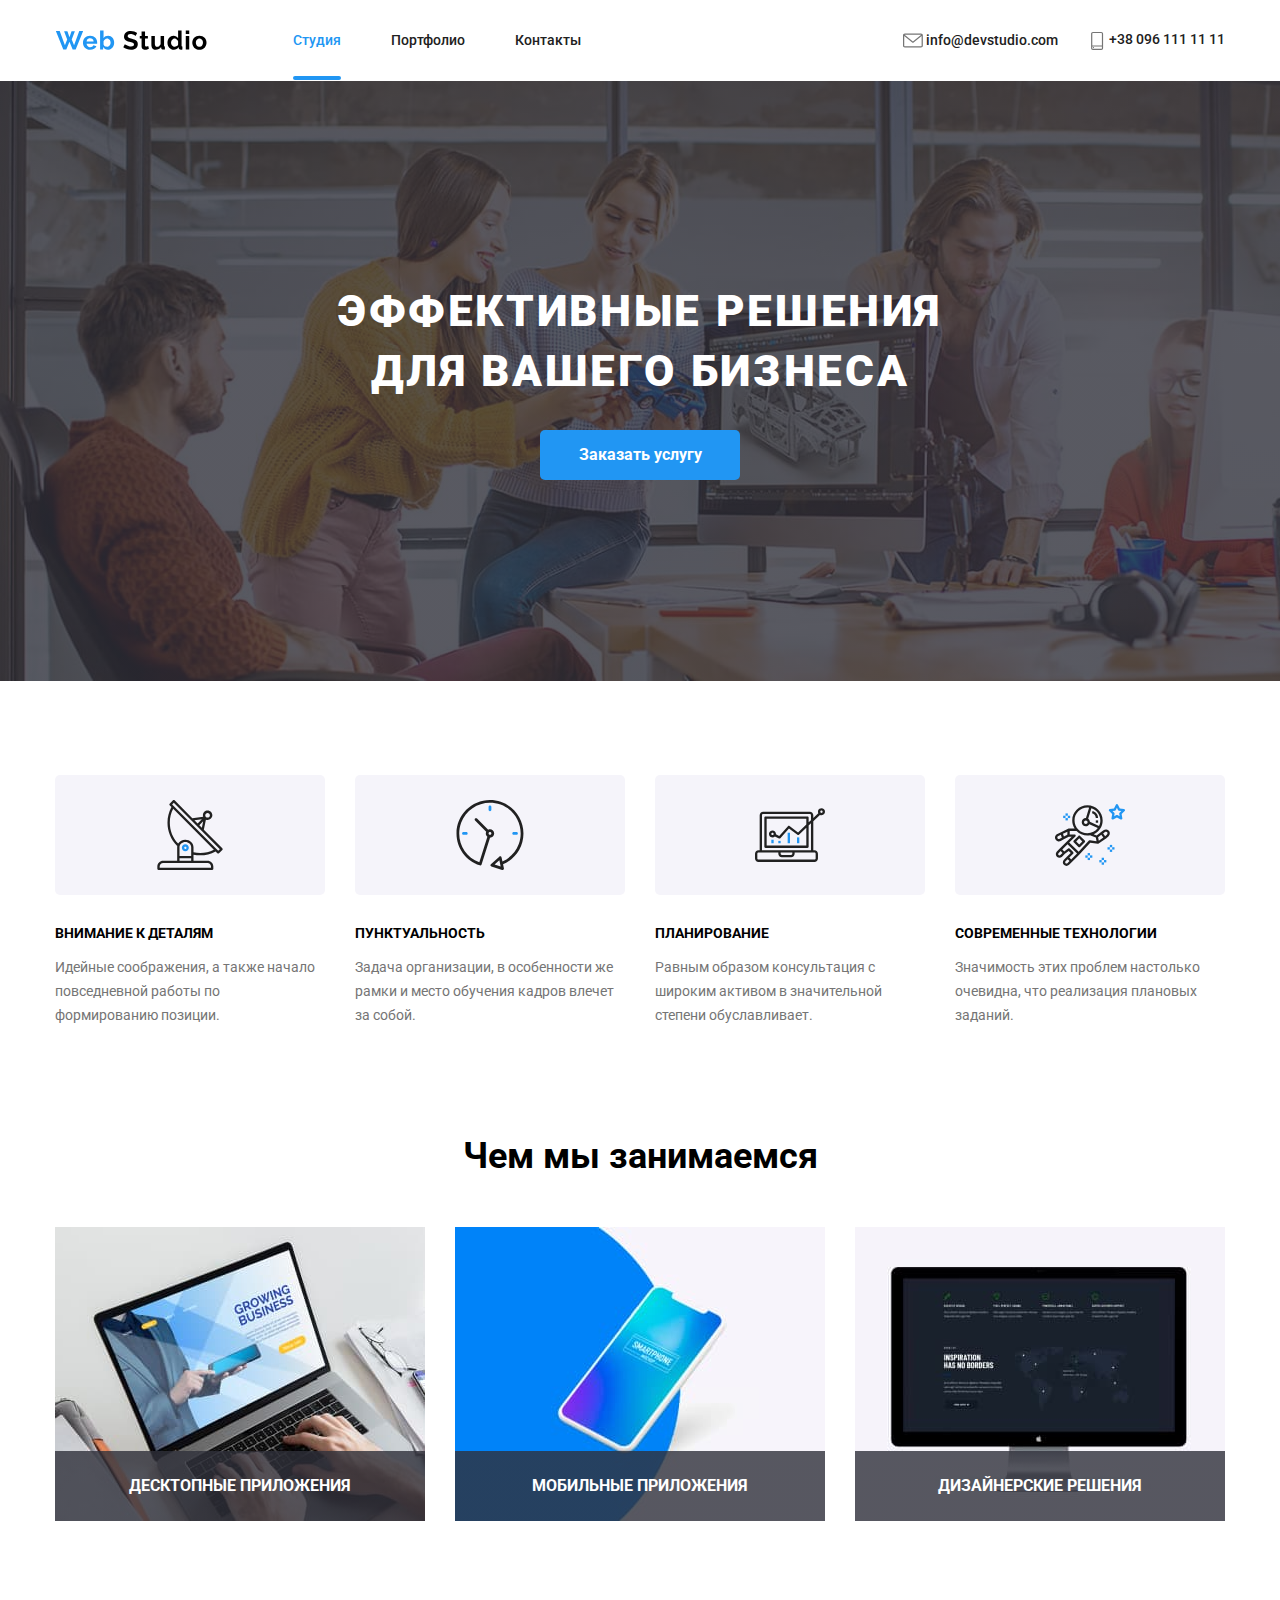
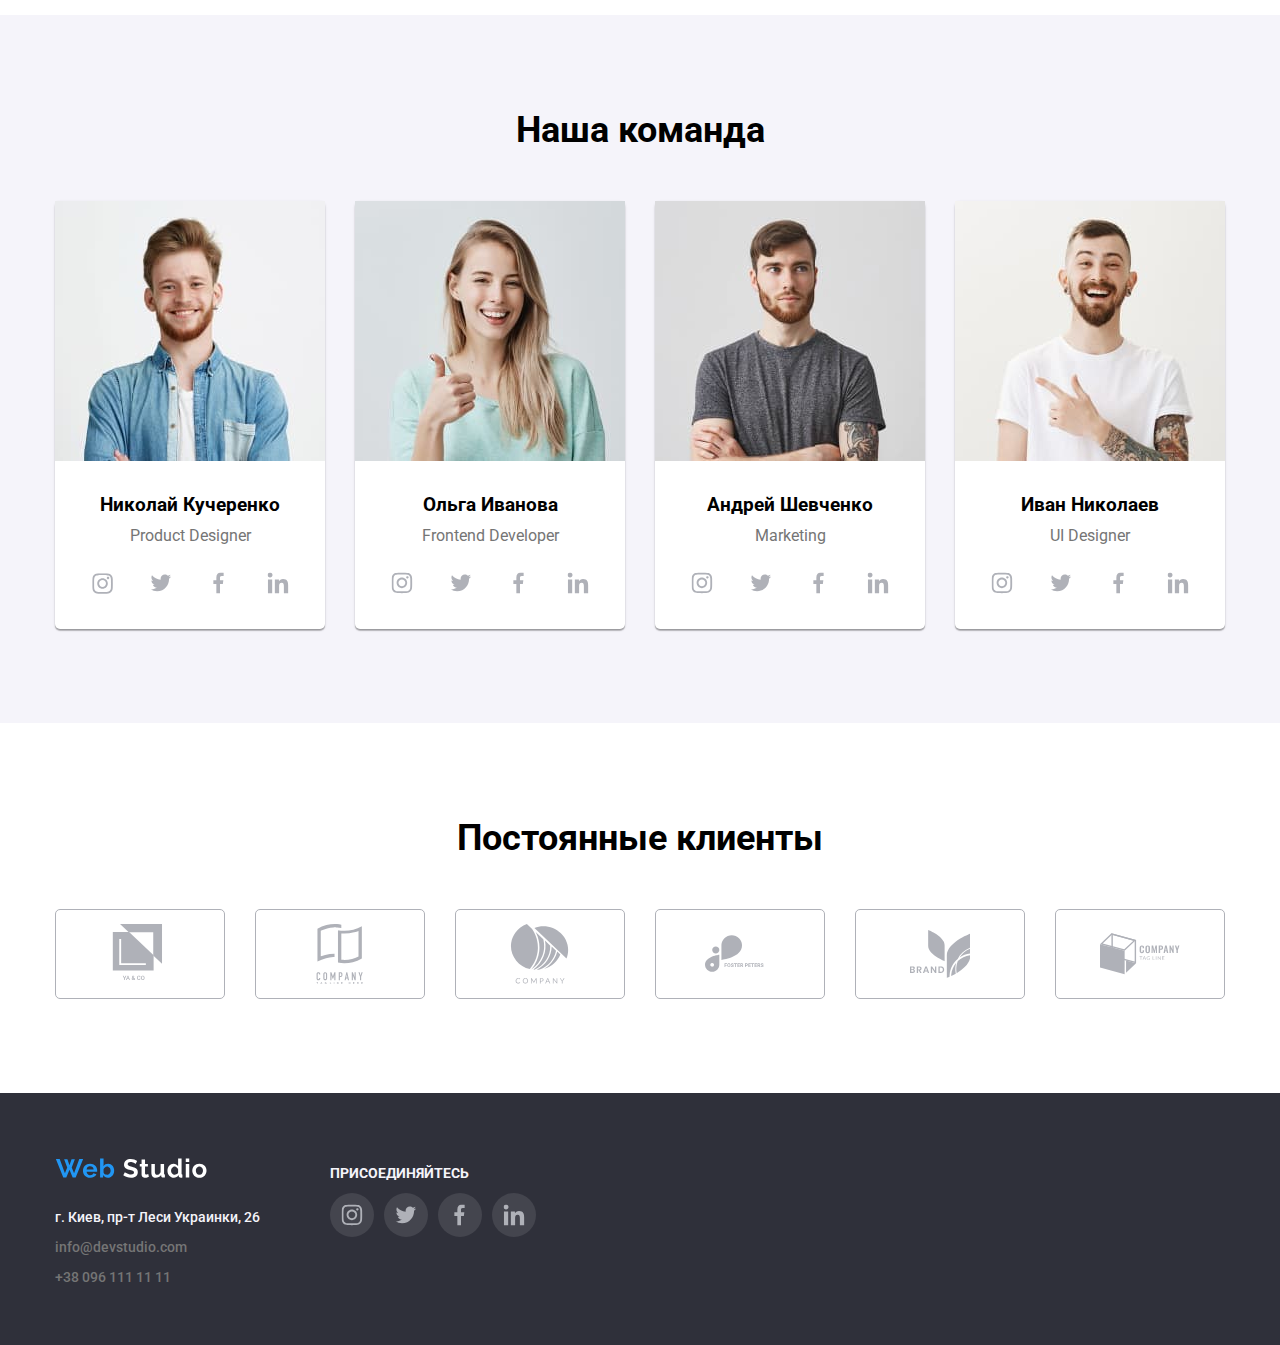
==== index.html @ 3727a521 "Start" ====
<!DOCTYPE html>
<html lang="en">
  <head>
    <meta charset="UTF-8" />
    <meta name="viewport" content="width=device-width, initial-scale=1.0" />
    <link
      href="https://fonts.googleapis.com/css2?family=Roboto:wght@400;500;700;900&display=swap"
      rel="stylesheet"
    />
    <title>Студия</title>
    <link
      rel="stylesheet"
      href="https://cdnjs.cloudflare.com/ajax/libs/modern-normalize/0.7.0/modern-normalize.min.css"
    />
    <link rel="stylesheet" href="./styles.css" />
  </head>
  <body>
    <header>
      <nav class="container">
        <a href="./index.html">
          <svg class="svgnav-item" width="153" height="31">
            <use href="./images/symbol-defs.svg#icon-WebStudio"></use>
          </svg>
        </a>

        <ul class="nav-maincontainer">
          <li>
            <a class="nav-mainitem selected" href="./index.html">Студия</a>
          </li>
          <li><a class="nav-mainitem" href="./portfolio.html">Портфолио</a></li>
          <li><a class="nav-mainitem" href="">Контакты</a></li>
        </ul>
        <address>
          <ul class="nav-adresscontainer">
            <li>
              <a href="mailto:info@devstudio.com" class="nav-adressitem">
                <svg class="svgnav-item" width="20" height="20">
                  <use href="./images/symbol-defs.svg#icon-envelope"></use>
                </svg>
                info@devstudio.com
              </a>
            </li>
            <li>
              <a href="tel:+380961111111" class="nav-adressitem">
                <svg class="svgnav-item" width="18" height="18">
                  <use href="./images/symbol-defs.svg#icon-smartphone"></use>
                </svg>
                +38 096 111 11 11
              </a>
            </li>
          </ul>
        </address>
      </nav>
    </header>
    <main>
      <!-- Эффективные решения для вашего бизнеса -->
      <section class="sec-hero">
        <div class="headerbkgr">
          <h1>
            Эффективные решения <br />
            для вашего бизнеса
          </h1>
          <button class="main-button">Заказать услугу</button>
        </div>
      </section>
      <!-- Наши сильные стороны -->
      <section class="sec-ourside">
        <div class="container">
          <h2>Наши сильные стороны</h2>
          <ul class="sec-oursidelist">
            <li>
              <div class="oursidebgicon">
                <svg class="icon-antenna" width="70" height="70">
                  <use href="./images/symbol-defs.svg#icon-antenna"></use>
                </svg>
              </div>
              <h3>Внимание к деталям</h3>
              <p>
                Идейные соображения, а также начало повседневной работы по
                формированию позиции.
              </p>
            </li>
            <li>
              <div class="oursidebgicon">
                <svg class="icon-clock" width="70" height="70">
                  <use href="./images/symbol-defs.svg#icon-clock"></use>
                </svg>
              </div>
              <h3>Пунктуальность</h3>
              <p>
                Задача организации, в особенности же рамки и место обучения
                кадров влечет за собой.
              </p>
            </li>
            <li>
              <div class="oursidebgicon">
                <svg class="icon-diagram" width="70" height="70">
                  <use href="./images/symbol-defs.svg#icon-diagram"></use>
                </svg>
              </div>
              <h3>Планирование</h3>
              <p>
                Равным образом консультация с широким активом в значительной
                степени обуславливает.
              </p>
            </li>
            <li>
              <div class="oursidebgicon">
                <svg class="icon-astronaut" width="70" height="70">
                  <use href="./images/symbol-defs.svg#icon-astronaut"></use>
                </svg>
              </div>
              <h3>Современные технологии</h3>
              <p>
                Значимость этих проблем настолько очевидна, что реализация
                плановых заданий.
              </p>
            </li>
          </ul>
        </div>
      </section>
      <!-- Чем мы занимаемся -->
      <section class="sec-ourwork">
        <div class="container">
          <h2>
            Чем мы занимаемся
          </h2>
          <ul class="sec-ourworklist">
            <li>
              <div>
                <h3>Десктопные приложения</h3>
              </div>
            </li>
            <li>
              <div>
                <h3>Мобильные приложения</h3>
              </div>
            </li>
            <li>
              <div>
                <h3>Дизайнерские решения</h3>
              </div>
            </li>
          </ul>
        </div>
      </section>
      <!-- Наша команда -->
      <section class="sec-ourteam">
        <div class="container">
          <h2>Наша команда</h2>
          <ul class="sec-ourteamlist">
            <li>
              <img src="./images/imgOptim1.jpg" width="270" alt="" />
              <h3>Николай Кучеренко</h3>
              <p>Product Designer</p>
              <ul class="buttonlink">
                <li>
                  <a href="" aria-label="Instagram">
                    <!-- viewBox=" a a b b"  квадратный объект
                         c - процент уменьшения от реального размера (0-1)
                         a - смещение
                         d - реальный размер svg
                         e - реальный размер окна
                               b=e/c    
                               a=(b-d)/2  -->

                    <svg width="45" height="45" viewBox="-19 -19 70 70">
                      <use href="./images/symbol-defs.svg#icon-instagram"></use>
                    </svg>
                  </a>
                </li>
                <li>
                  <a href="" aria-label="Twitter">
                    <svg width="45" height="45" viewBox="-18 -18 70 70">
                      <use href="./images/symbol-defs.svg#icon-Twitter"></use>
                    </svg>
                  </a>
                </li>
                <li>
                  <a href="" aria-label="Facebook">
                    <svg width="45" height="45" viewBox="-18 -18 70 70">
                      <use href="./images/symbol-defs.svg#icon-Facebook"></use>
                    </svg>
                  </a>
                </li>
                <li>
                  <a href="" aria-label="Linkedin">
                    <svg width="45" height="45" viewBox="-18 -18 70 70">
                      <use href="./images/symbol-defs.svg#icon-linkedin"></use>
                    </svg>
                  </a>
                </li>
              </ul>
            </li>
            <li>
              <img src="./images/imgOptim2.jpg" width="270" alt="" />
              <h3>Ольга Иванова</h3>
              <p>Frontend Developer</p>
              <ul class="buttonlink">
                <li>
                  <a href="" aria-label="Instagram">
                    <svg width="45" height="45" viewBox="-18 -18 70 70">
                      <use href="./images/symbol-defs.svg#icon-instagram"></use>
                    </svg>
                  </a>
                </li>
                <li>
                  <a href="" aria-label="Twitter">
                    <svg width="45" height="45" viewBox="-18 -18 70 70">
                      <use href="./images/symbol-defs.svg#icon-Twitter"></use>
                    </svg>
                  </a>
                </li>
                <li>
                  <a href="" aria-label="Facebook">
                    <svg width="45" height="45" viewBox="-18 -18 70 70">
                      <use href="./images/symbol-defs.svg#icon-Facebook"></use>
                    </svg>
                  </a>
                </li>
                <li>
                  <a href="" aria-label="Linkedin">
                    <svg width="45" height="45" viewBox="-18 -18 70 70">
                      <use href="./images/symbol-defs.svg#icon-linkedin"></use>
                    </svg>
                  </a>
                </li>
              </ul>
            </li>
            <li>
              <img src="./images/imgOptim3.jpg" width="270" alt="" />
              <h3>Андрей Шевченко</h3>
              <p>Marketing</p>
              <ul class="buttonlink">
                <li>
                  <a href="" aria-label="Instagram">
                    <svg width="45" height="45" viewBox="-18 -18 70 70">
                      <use href="./images/symbol-defs.svg#icon-instagram"></use>
                    </svg>
                  </a>
                </li>
                <li>
                  <a href="" aria-label="Twitter">
                    <svg width="45" height="45" viewBox="-18 -18 70 70">
                      <use href="./images/symbol-defs.svg#icon-Twitter"></use>
                    </svg>
                  </a>
                </li>
                <li>
                  <a href="" aria-label="Facebook">
                    <svg width="45" height="45" viewBox="-18 -18 70 70">
                      <use href="./images/symbol-defs.svg#icon-Facebook"></use>
                    </svg>
                  </a>
                </li>
                <li>
                  <a href="" aria-label="Linkedin">
                    <svg width="45" height="45" viewBox="-18 -18 70 70">
                      <use href="./images/symbol-defs.svg#icon-linkedin"></use>
                    </svg>
                  </a>
                </li>
              </ul>
            </li>
            <li>
              <img src="./images/imgOptim4.jpg" width="270" alt="" />
              <h3>Иван Николаев</h3>
              <p>UI Designer</p>
              <ul class="buttonlink">
                <li>
                  <a href="" aria-label="Instagram">
                    <svg width="45" height="45" viewBox="-18 -18 70 70">
                      <use href="./images/symbol-defs.svg#icon-instagram"></use>
                    </svg>
                  </a>
                </li>
                <li>
                  <a href="" aria-label="Twitter">
                    <svg width="45" height="45" viewBox="-18 -18 70 70">
                      <use href="./images/symbol-defs.svg#icon-Twitter"></use>
                    </svg>
                  </a>
                </li>
                <li>
                  <a href="" aria-label="Facebook">
                    <svg width="45" height="45" viewBox="-18 -18 70 70">
                      <use href="./images/symbol-defs.svg#icon-Facebook"></use>
                    </svg>
                  </a>
                </li>
                <li>
                  <a href="" aria-label="Linkedin">
                    <svg width="45" height="45" viewBox="-18 -18 70 70">
                      <use href="./images/symbol-defs.svg#icon-linkedin"></use>
                    </svg>
                  </a>
                </li>
              </ul>
            </li>
          </ul>
        </div>
      </section>
      <!-- Постоянные клиенты  -->
      <section class="sec-ourclients">
        <div class="container">
          <h2>Постоянные клиенты</h2>
          <ul class="sec-ourclientslist">
            <li>
              <a href="" class="ourclientsicons">
                <svg class="icon-logo1" width="60" height="60">
                  <use href="./images/symbol-defs.svg#icon-logo1"></use>
                </svg>
              </a>
            </li>
            <li>
              <a href="" class="ourclientsicons">
                <svg class="icon-logo2" width="60" height="60">
                  <use href="./images/symbol-defs.svg#icon-logo2"></use>
                </svg>
              </a>
            </li>
            <li>
              <a href="" class="ourclientsicons">
                <svg class="icon-logo3" width="60" height="60">
                  <use href="./images/symbol-defs.svg#icon-logo3"></use>
                </svg>
              </a>
            </li>
            <li>
              <a href="" class="ourclientsicons">
                <svg class="icon-logo4" width="70" height="70">
                  <use href="./images/symbol-defs.svg#icon-logo4"></use>
                </svg>
              </a>
            </li>
            <li>
              <a href="" class="ourclientsicons">
                <svg class="icon-logo5" width="60" height="60">
                  <use href="./images/symbol-defs.svg#icon-logo5"></use>
                </svg>
              </a>
            </li>
            <li>
              <a href="" class="ourclientsicons">
                <svg class="icon-logo6" width="80" height="80">
                  <use href="./images/symbol-defs.svg#icon-logo6"></use>
                </svg>
              </a>
            </li>
          </ul>
        </div>
      </section>
    </main>
    <footer>
      <div class="container foot-container">
        <div>
          <a href="./index.html">
            <svg class="svgnav-item-foot" width="153" height="31">
              <use href="./images/symbol-defs.svg#icon-WebStudio"></use>
            </svg>
          </a>
          <address>
            <p>г. Киев, пр-т Леси Украинки, 26</p>
            <p>
              <a href="" class="nav-adressitem-foot"> info@devstudio.com </a>
            </p>
            <p>
              <a href="" class="nav-adressitem-foot"> +38 096 111 11 11 </a>
            </p>
          </address>
        </div>
        <div class="cont_connect">
          <h2>Присоединяйтесь</h2>
          <ul class="buttonlinkfoot">
            <li>
              <a href="" aria-label="Instagram">
                <svg width="45" height="45" viewBox="-18 -18 70 70">
                  <use href="./images/symbol-defs.svg#icon-instagram"></use>
                </svg>
              </a>
            </li>
            <li>
              <a href="" aria-label="Twitter">
                <svg width="45" height="45" viewBox="-18 -18 70 70">
                  <use href="./images/symbol-defs.svg#icon-Twitter"></use>
                </svg>
              </a>
            </li>
            <li>
              <a href="" aria-label="Facebook">
                <svg width="45" height="45" viewBox="-18 -18 70 70">
                  <use href="./images/symbol-defs.svg#icon-Facebook"></use>
                </svg>
              </a>
            </li>
            <li>
              <a href="" aria-label="Linkedin">
                <svg width="45" height="45" viewBox="-18 -18 70 70">
                  <use href="./images/symbol-defs.svg#icon-linkedin"></use>
                </svg>
              </a>
            </li>
          </ul>
        </div>
      </div>
    </footer>
  </body>
</html>
---- styles.css ----
/* Установки для всего документа */
:root {
  --primary-text-color: #212121;
  --secondary-text-color: #757575;
  --accent-color: #2196f3;
  --primary-bg-color: #fff;
  --secondary-bg-color: #f5f4fa;
}
body {
  font-family: "Roboto", sans-serif;
  font-style: normal;
}

header {
  margin-top: 25px;
  margin-bottom: 25px;
}

ul {
  list-style: none;
  padding: 0;
  margin: 0;
}

h1 {
  font-weight: 900;
  font-size: 44px;
  line-height: 60px;
  letter-spacing: 0.06em;
  text-transform: uppercase;
}

.container {
  width: 1200px;
  padding-left: 15px;
  padding-right: 15px;
  margin: 0 auto;
}

.sec-ourside h2,
.sec-ourwork h2,
.sec-ourteam h2,
.sec-ourclients h2 {
  font-weight: bold;
  font-size: 36px;
  line-height: 42px;
  text-align: center;
  margin-top: 0;
  margin-bottom: 0;
}

/* Основной блок навигации */
.nav-mainitem {
  font-weight: 500;
  font-size: 14px;
  line-height: 16px;
  color: var(--primary-text-color);
  text-decoration: none;
  transition-property: color;
  transition-duration: 250ms;
  transition-timing-function: cubic-bezier(0.4, 0, 0.2, 1);
  transition-delay: 0;
}

.nav-mainitem:hover,
.nav-mainitem:focus {
  color: var(--accent-color);
}
.nav-mainitem.selected {
  display: inline-flex;
  position: relative;
  color: var(--accent-color);
}

.nav-mainitem.selected::after {
  position: absolute;
  bottom: -32px;
  content: "";
  width: 100%;
  height: 4px;
  background-image: url("./images/line.svg");
  border-radius: 4px;
}

nav {
  display: flex;
  align-items: center;
}

.nav-maincontainer {
  display: flex;
  margin-left: 85px;
  align-items: center;
}
.nav-maincontainer li:not(:last-child) {
  margin-right: 50px;
}

/* Блок навигации по адрессу (в шапке и в футере)*/
address {
  font-style: normal;
  font-weight: 500;
  font-size: 14px;
  line-height: 16px;
}

.nav-adressitem {
  display: inline-block;
  color: var(--primary-text-color);
  text-decoration: none;
  transition-property: color;
  transition-duration: 250ms;
  transition-timing-function: cubic-bezier(0.4, 0, 0.2, 1);
  transition-delay: 0;
}

.nav-adressitem:hover,
.nav-adressitem:focus {
  color: var(--accent-color);
  --color5: var(--accent-color);
}

.nav-adresscontainer {
  display: flex;
  align-items: center;
}

.svgnav-item {
  vertical-align: middle;
}

.nav-adresscontainer li:not(:last-child) {
  margin-right: 30px;
}

nav address {
  margin-left: auto;
}

/* Футер */
footer {
  margin-top: 94px;
  padding-top: 60px;
  padding-bottom: 60px;

  background-color: #2f303a;
  color: var(--secondary-bg-color);
}

footer h2 {
  font-weight: bold;
  font-size: 14px;
  line-height: 16px;
  text-transform: uppercase;
}

.foot-container {
  display: flex;
}
footer address {
  margin-top: 20px;
}

footer p {
  margin-bottom: 0;
}

.nav-adressitem-foot {
  color: var(--secondary-text-color);
  text-decoration: none;
  transition-property: color;
  transition-duration: 250ms;
  transition-timing-function: cubic-bezier(0.4, 0, 0.2, 1);
  transition-delay: 0;
}

.nav-adressitem-foot:hover,
.nav-adressitem-foot:focus {
  color: var(--accent-color);
}

.svgnav-item-foot {
  --color6: white;
}

.cont_connect {
  margin-left: 70px;
}

.cont_connect ul {
  display: flex;
}

.buttonlinkfoot {
  display: flex;
  justify-content: space-evenly;
}

.buttonlinkfoot li:not(:last-child) {
  margin-right: 10px;
}

.buttonlinkfoot a {
  display: block;
  border-radius: 50%;
  width: 44px;
  height: 44px;
  color: #afb1b8;
  background: rgba(255, 255, 255, 0.1);
  transition-property: color, background-color;
  transition-duration: 250ms;
  transition-timing-function: cubic-bezier(0.4, 0, 0.2, 1);
  transition-delay: 0;
}

.buttonlinkfoot a:hover {
  background-color: var(--accent-color);
  color: white;
}

.buttonlinkfoot a svg {
  fill: currentColor;
}

/* Стилизация всех кнопок */
.main-button,
.button-filter {
  font-family: inherit;
  font-size: 16px;
  line-height: 30px;
  border: none;
  outline: none;
}

/* Секция Героя */

.sec-hero h1 {
  color: var(--primary-bg-color);
  margin-top: 0;
  margin-bottom: 30;
}

.headerbkgr {
  background-image: linear-gradient(
      rgba(47, 48, 58, 0.8),
      rgba(47, 48, 58, 0.8)
    ),
    url("./images/HeaderOptim.jpg");
  height: 600px;
  max-width: 1600px;
  text-align: center;
  background-repeat: no-repeat;
  margin-left: auto;
  margin-right: auto;
  /* background-position: center; */
  padding-top: 200px;
}

.main-button {
  font-weight: bold;
  background-color: var(--accent-color);
  color: var(--primary-bg-color);
  height: 50px;
  width: 200px;
  border-radius: 5px;
  transition-property: background-color;
  transition-duration: 250ms;
  transition-timing-function: cubic-bezier(0.4, 0, 0.2, 1);
  transition-delay: 0;
}

.main-button:hover,
.main-button:focus {
  background-color: #49a5f0;
}

/* Секция "Наши сильные стороны*/
.sec-ourside {
  margin-top: 94px;
}

.sec-ourside h2 {
  display: none;
}

.sec-oursidelist {
  display: flex;
}

.sec-oursidelist > li {
  width: calc((100% - 30px * 3) / 4);
}

.sec-oursidelist > li:not(:last-child) {
  margin-right: 30px;
}

.oursidebgicon {
  display: flex;
  height: 120px;
  background-color: #f5f4fa;
  border-radius: 5px;
}

.icon-antenna,
.icon-astronaut,
.icon-clock,
.icon-diagram {
  margin: auto;
}

.sec-ourside h3 {
  font-weight: bold;
  font-size: 14px;
  line-height: 16px;
  text-transform: uppercase;

  margin-top: 30px;
}

.sec-ourside p {
  font-weight: normal;
  font-size: 14px;
  line-height: 24px;
  color: var(--secondary-text-color);

  margin-top: 10px;
}

/* Секция "Чем  мы занимаемся*/

.sec-ourwork {
  margin-top: 94px;
}

.sec-ourworklist {
  display: flex;
  margin-top: 50px;
}
.sec-ourworklist > li {
  display: flex;
  height: 294px;
  width: 370px;
  align-items: flex-end;
}

.sec-ourworklist > li:not(:last-child) {
  margin-right: 30px;
}

.sec-ourworklist > li > div {
  height: 70px;
  width: inherit;
  padding-top: 10px;
  background-image: linear-gradient(
    rgba(47, 48, 58, 0.8),
    rgba(47, 48, 58, 0.8)
  );
  text-align: center;
}

.sec-ourworklist > li:nth-child(1) {
  background-image: url("./images/boxOptim1.jpg");
}

.sec-ourworklist > li:nth-child(2) {
  background-image: url("./images/boxOptim2.jpg");
}
.sec-ourworklist > li:nth-child(3) {
  background-image: url("./images/boxOptim3.jpg");
}

.sec-ourworklist h3 {
  font-weight: bold;
  font-size: 16px;

  text-transform: uppercase;
  color: white;
}

/* Секция "Наша команда*/

.sec-ourteam {
  background-color: var(--secondary-bg-color);
  margin-top: 94px;
  padding-top: 94px;
  padding-bottom: 94px;
}
.sec-ourteam h2 {
  margin: 0;
}

.sec-ourteamlist {
  display: flex;

  margin-top: 50px;
}

.sec-ourteamlist > li {
  text-align: center;
  background-color: var(--primary-bg-color);
  box-shadow: 0px 2px 1px rgba(0, 0, 0, 0.2), 0px 1px 1px rgba(0, 0, 0, 0.14),
    0px 1px 3px rgba(0, 0, 0, 0.12);
  padding-bottom: 24px;
  border-radius: 5px;
}

.sec-ourteamlist > li:not(:last-child) {
  margin-right: 30px;
}
.sec-ourteam h3 {
  margin-top: 30px;
  margin-bottom: 0;
}
.sec-ourteam p {
  margin-top: 10px;
  margin-bottom: 0;
  color: var(--secondary-text-color);
}
.sec-ourteamlist ul {
  display: flex;

  margin-top: 16px;
}
.buttonlink {
  display: flex;
  justify-content: space-evenly;
  padding-right: 10px;
  padding-left: 10px;
}
.buttonlink a {
  display: block;
  border-radius: 50%;
  width: 44px;
  height: 44px;
  color: #afb1b8;
  /* background-color: var(--accent-color); */
  transition-property: background-color, color;
  transition-duration: 250ms;
  transition-timing-function: cubic-bezier(0.4, 0, 0.2, 1);
  transition-delay: 0;
}

.buttonlink a:hover {
  background-color: var(--accent-color);
  color: white;
}
.buttonlink a svg {
  fill: currentColor;
}

/* Секция "Постоянные клиенты*/
.sec-ourclients {
  margin-top: 94px;
}
.sec-ourclientslist {
  display: flex;

  margin-top: 50px;
}

.sec-ourclientslist > li {
  width: calc((100% - 30px * 5) / 6);
}

.sec-ourclientslist > li:not(:last-child) {
  margin-right: 30px;
}

.ourclientsicons {
  display: flex;
  height: 90px;
  border-radius: 5px;
  color: #afb1b8;
  border: 1px solid #afb1b8;
  transition-property: border, color;
  transition-duration: 250ms;
  transition-timing-function: cubic-bezier(0.4, 0, 0.2, 1);
  transition-delay: 0;
}
.ourclientsicons:hover {
  border: 1px solid var(--accent-color);
  color: var(--accent-color);
}

.icon-logo1,
.icon-logo2,
.icon-logo3,
.icon-logo4,
.icon-logo5,
.icon-logo6 {
  margin: auto;
  fill: currentColor;
}

/* Кнопки на странице портфолио */
.button-list {
  display: flex;
  justify-content: center;
  margin-top: 93px;
}
.button-list > li:not(:last-child) {
  margin-right: 8px;
}
.button-filter {
  color: inherit;
  border: none;
  height: 40px;
  border-radius: 5px;
  transition-property: background-color, color;
  transition-duration: 250ms;
  transition-timing-function: cubic-bezier(0.4, 0, 0.2, 1);
  transition-delay: 0;

  /* background-color: transparent; */
}
.button-filter:hover {
  background-color: var(--accent-color);
  color: var(--primary-bg-color);
}

/* Секция "Портфолио наших работ*/

.portfolio-title {
  display: none;
}

.sec-ourportfolio {
  margin-top: 50px;
}

.sec-ourportfolio h2 {
  font-weight: bold;
  font-size: 18px;
  line-height: 36px;
  margin-left: 24px;
}
.sec-ourportfolio p {
  font-size: 16px;
  line-height: 30px;
  color: var(--secondary-text-color);

  margin-left: 24px;
}
.sec-ourportfoliolist {
  display: flex;
  flex-wrap: wrap;
}
.sec-ourportfoliolist > li {
  box-shadow: 0px 2px 1px rgba(0, 0, 0, 0.2), 0px 1px 1px rgba(0, 0, 0, 0.14),
    0px 1px 3px rgba(0, 0, 0, 0.12);
}

.sec-ourportfoliolist > li > a {
  display: block;
  position: relative;
  overflow: hidden;
}

.sec-ourportfoliolist > li:hover .overley {
  transform: translateY(-100%);
}

.sec-ourportfoliolist > li:not(:nth-child(3n)) {
  margin-right: 30px;
}
.sec-ourportfoliolist > li:not(:nth-last-child(-n + 3)) {
  margin-bottom: 30px;
}
.overley {
  background-color: RGB(33, 150, 243, 0.8);
  position: absolute;
  height: 100%;
  top: 100%;
  transition-property: transform;
  transition-duration: 250ms;
  transition-timing-function: cubic-bezier(0.4, 0, 0.2, 1);
}
.overley p {
  color: white;
}
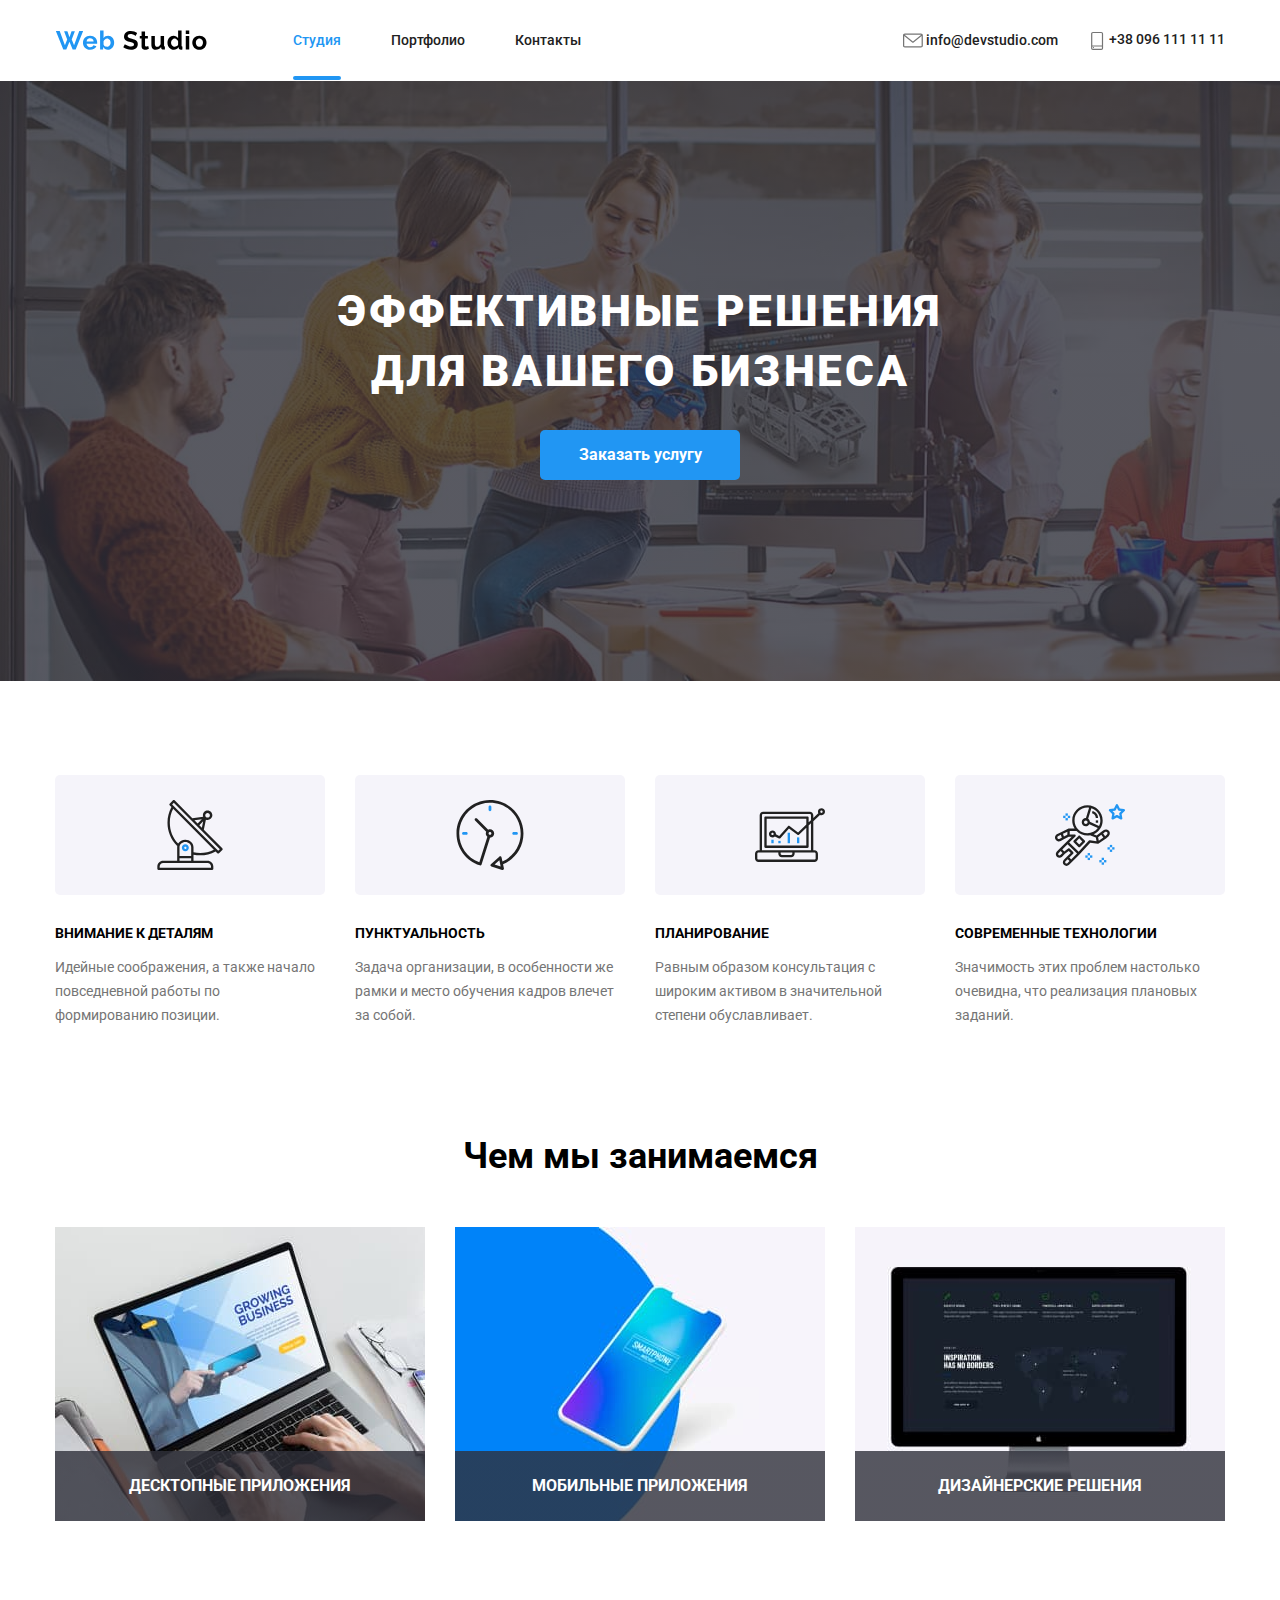
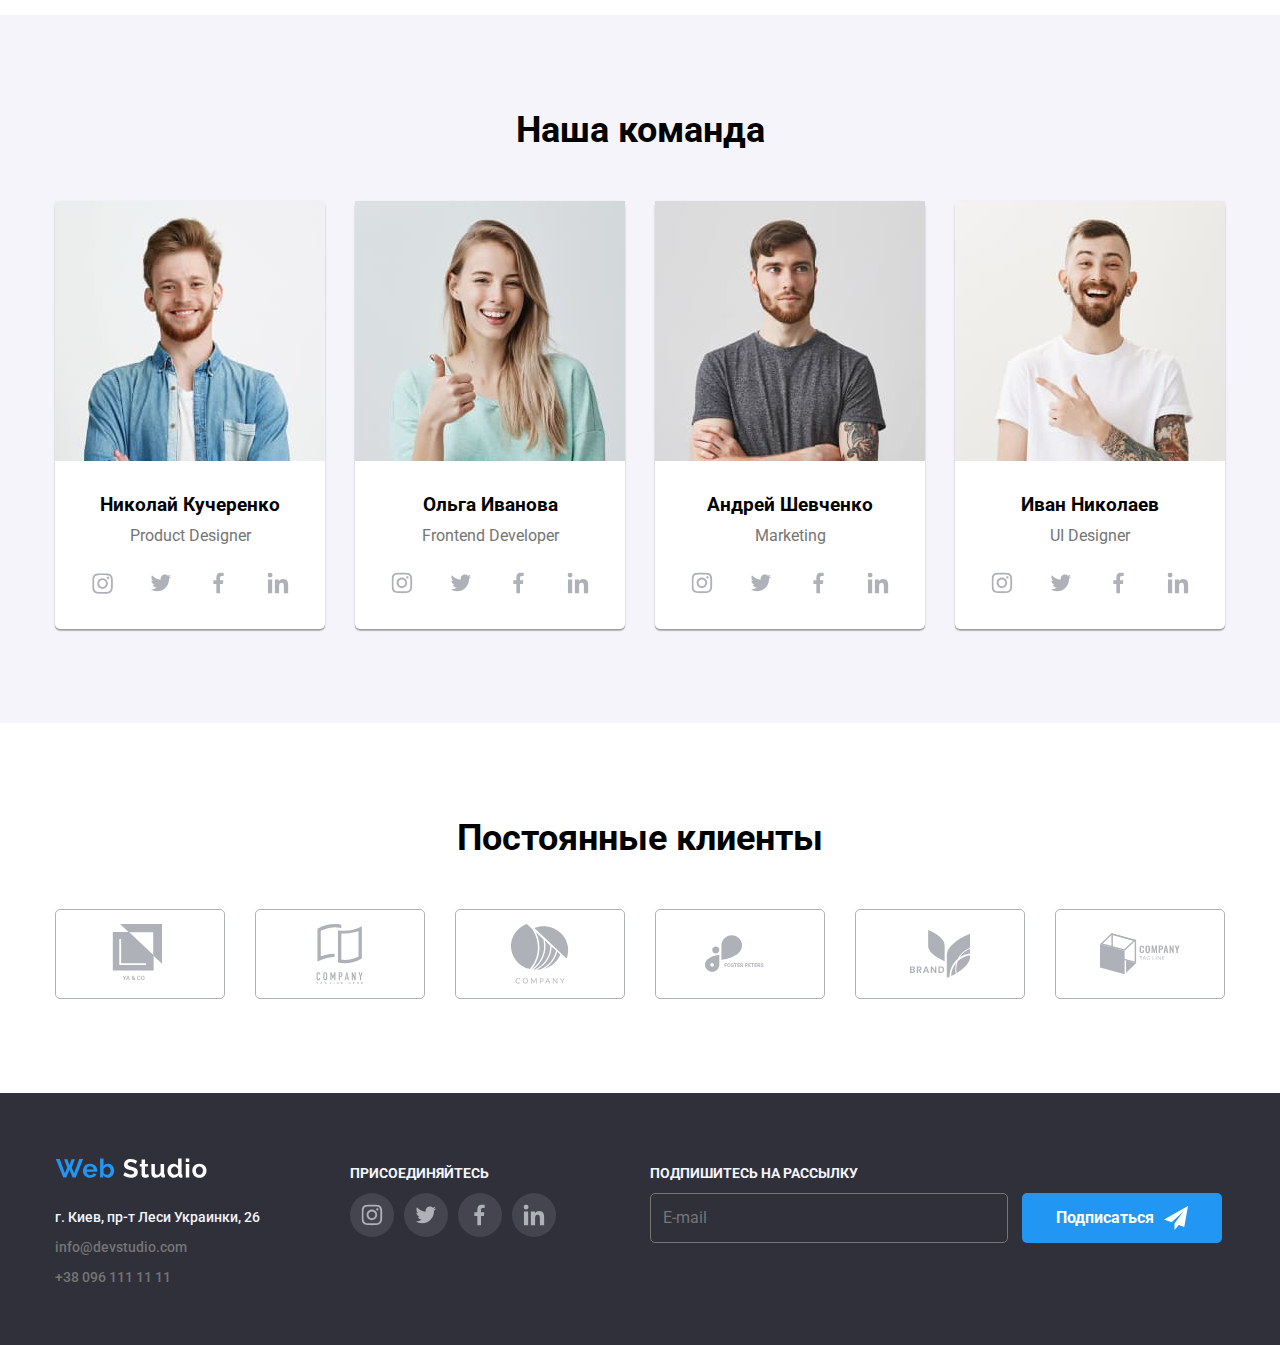
==== commit 769401af: "Finish" ====
--- a/index.html
+++ b/index.html
@@ -60,7 +60,7 @@
             Эффективные решения <br />
             для вашего бизнеса
           </h1>
-          <button class="main-button">Заказать услугу</button>
+          <button class="main-button" data-modal-open>Заказать услугу</button>
         </div>
       </section>
       <!-- Наши сильные стороны -->
@@ -402,7 +402,90 @@
             </li>
           </ul>
         </div>
+        <div class="cont_rassilka">
+          <h2>Подпишитесь на рассылку</h2>
+          <div>
+            <input type="email" class="e-mail-foot" placeholder="E-mail" />
+            <button class="button-foot">Подписаться</button>
+          </div>
+        </div>
       </div>
     </footer>
+    <!-- Модальное окно -->
+    <div class="backdrop is-hidden" data-modal>
+      <div class="modal">
+        <form class="form">
+          <button class="button-close" data-modal-close>
+            <svg class="icon-Close" width="10" height="10">
+              <use href="./images/symbol-defs-modal.svg#icon-Close"></use>
+            </svg>
+          </button>
+          <h2>Оставьте свои данные, мы вам перезвоним</h2>
+          <div class="form-field">
+            <input
+              type="text"
+              class="form-input"
+              name="name"
+              id="name"
+              placeholder=" "
+            />
+            <label for="name" class="form-label">Имя</label>
+            <svg class="icon-Human" width="12" height="12">
+              <use href="./images/symbol-defs-modal.svg#icon-Human"></use>
+            </svg>
+          </div>
+
+          <div class="form-tel">
+            <input
+              type="tel"
+              class="form-inputtel"
+              name="nametel"
+              id="nametel"
+              placeholder=" "
+            />
+            <label for="nametel" class="form-label-tel">Телефон</label>
+            <svg class="icon-Trubka" width="13" height="13">
+              <use href="./images/symbol-defs-modal.svg#icon-Trubka"></use>
+            </svg>
+          </div>
+
+          <div class="form-mail">
+            <input
+              type="email"
+              class="form-inputmail"
+              name="namemail"
+              id="namemail"
+              placeholder=" "
+            />
+            <label for="namemail" class="form-label-mail">Почта</label>
+            <svg class="icon-Konvert" width="15" height="15">
+              <use href="./images/symbol-defs-modal.svg#icon-Konvert"></use>
+            </svg>
+          </div>
+
+          <div class="form-komment">
+            <textarea
+              class="form-areakomment"
+              name="namekomm"
+              id="namekomm"
+              cols="30"
+              rows="10"
+              placeholder=" "
+            ></textarea>
+            <label for="namekomm" class="form-label-komm">Комментарий</label>
+          </div>
+          <div class="form-check">
+            <label class="label-check">
+              <input type="checkbox" class="checkbox" name="checkbox" />
+              <span class="icon"></span>
+              Соглашаюсь с рассылкой и принимаю
+              <a href=""> Условия договора</a>
+            </label>
+          </div>
+          <button class="form-sendbutton">Отправить</button>
+        </form>
+      </div>
+    </div>
+    <script src="./js/modal.js"></script>
   </body>
 </html>
--- a/styles.css
+++ b/styles.css
@@ -7,7 +7,7 @@
   --secondary-bg-color: #f5f4fa;
 }
 body {
-  font-family: "Roboto", sans-serif;
+  font-family: "Roboto";
   font-style: normal;
 }
 
@@ -184,7 +184,7 @@
 }
 
 .cont_connect {
-  margin-left: 70px;
+  margin-left: 90px;
 }
 
 .cont_connect ul {
@@ -222,9 +222,346 @@
   fill: currentColor;
 }
 
+.cont_rassilka {
+  margin-left: 94px;
+}
+
+.e-mail-foot {
+  display: inline-flex;
+  width: 358px;
+  padding-top: 15px;
+  padding-bottom: 15px;
+  padding-left: 12px;
+  font-size: 16px;
+  border-radius: 5px;
+  color: var(--secondary-text-color);
+  background-color: #2f303a;
+  border: 1px solid var(--secondary-text-color);
+  outline: none;
+}
+
+.button-foot {
+  display: inline-flex;
+  align-items: center;
+  justify-content: center;
+  font-weight: bold;
+  margin-left: 10px;
+  background-color: var(--accent-color);
+  color: var(--primary-bg-color);
+  height: 50px;
+  width: 200px;
+  border-radius: 5px;
+  transition-property: background-color;
+  transition-duration: 250ms;
+  transition-timing-function: cubic-bezier(0.4, 0, 0.2, 1);
+  transition-delay: 0;
+}
+
+.button-foot::after {
+  margin-left: 10px;
+  content: "";
+  width: 24px;
+  height: 24px;
+  background-image: url(./images/iconsend.svg);
+  /* background-color: blue; */
+  background-size: contain;
+}
+.button-foot:hover,
+.button-foot:focus {
+  background-color: #49a5f0;
+}
+/* Модальные окна */
+.backdrop {
+  position: fixed;
+  top: 0;
+  left: 0;
+  width: 100%;
+  height: 100%;
+  background-color: rgba(0, 0, 0, 0.2);
+}
+.backdrop.is-hidden {
+  opacity: 0;
+  pointer-events: none;
+}
+
+.modal {
+  position: absolute;
+  width: 528px;
+  height: 581px;
+  padding: 40px;
+  color: var(--secondary-text-color);
+
+  text-align: center;
+
+  background-color: white;
+  top: 50%;
+  left: 50%;
+  transform: translate(-50%, -50%);
+  border-radius: 5px;
+  box-shadow: 0px 1px 1px rgba(0, 0, 0, 0.12), 0px 4px 4px rgba(0, 0, 0, 0.06),
+    1px 4px 6px rgba(0, 0, 0, 0.16);
+}
+
+.modal h2 {
+  margin: 0;
+  font-size: 20px;
+  color: var(--primary-text-color);
+}
+
+.button-close {
+  position: absolute;
+  top: 8px;
+  right: 8px;
+  height: 30px;
+  width: 30px;
+  background-color: #fff;
+  border-radius: 50%;
+  border: 1px solid #d1cfcf;
+  outline: none;
+}
+
+.button-close:hover {
+  fill: var(--accent-color);
+}
+
+.form-field {
+  position: relative;
+  margin-top: 30px;
+}
+
+.form-input {
+  width: 100%;
+  padding-top: 10px;
+  padding-bottom: 10px;
+  padding-left: 42px;
+  font-size: 14px;
+  border-radius: 5px;
+  border: 1px solid #d1cfcf;
+  outline: none;
+}
+.form-input:focus {
+  border: 1px solid var(--accent-color);
+}
+
+.form-input:focus + .form-label {
+  transform: translate(-20px, -40px);
+  font-size: 12px;
+  color: var(--accent-color);
+}
+
+.form-input:not(:placeholder-shown) + .form-label {
+  transform: translate(-20px, -40px);
+  font-size: 12px;
+}
+.form-input:focus ~ .icon-Human {
+  fill: var(--accent-color);
+}
+
+.form-label {
+  position: absolute;
+  top: 50%;
+  left: 42px;
+  transform: translateY(-50%);
+  transition-duration: 250ms;
+  transition-timing-function: cubic-bezier(0.4, 0, 0.2, 1);
+}
+.icon-Human {
+  position: absolute;
+  display: inline-block;
+  transform: translateY(-50%);
+  top: 50%;
+  left: 16px;
+}
+
+.form-tel {
+  position: relative;
+  margin-top: 30px;
+}
+
+.form-inputtel {
+  width: 100%;
+  padding-top: 10px;
+  padding-bottom: 10px;
+  padding-left: 42px;
+  font-size: 14px;
+  border-radius: 5px;
+  border: 1px solid #d1cfcf;
+  outline: none;
+}
+.form-inputtel:focus {
+  border: 1px solid var(--accent-color);
+}
+
+.form-inputtel:focus + .form-label-tel {
+  transform: translate(-20px, -40px);
+  font-size: 12px;
+  color: var(--accent-color);
+}
+
+.form-inputtel:not(:placeholder-shown) + .form-label-tel {
+  transform: translate(-20px, -40px);
+  font-size: 12px;
+}
+.form-inputtel:focus ~ .icon-Trubka {
+  fill: var(--accent-color);
+}
+
+.form-label-tel {
+  position: absolute;
+  top: 50%;
+  left: 42px;
+  transform: translateY(-50%);
+  transition-duration: 250ms;
+  transition-timing-function: cubic-bezier(0.4, 0, 0.2, 1);
+}
+.icon-Trubka {
+  position: absolute;
+  display: inline-block;
+  transform: translateY(-50%);
+  top: 50%;
+  left: 16px;
+}
+.form-mail {
+  position: relative;
+  margin-top: 30px;
+}
+
+.form-inputmail {
+  width: 100%;
+  padding-top: 10px;
+  padding-bottom: 10px;
+  padding-left: 42px;
+  font-size: 14px;
+  border-radius: 5px;
+  border: 1px solid #d1cfcf;
+  outline: none;
+}
+.form-inputmail:focus {
+  border: 1px solid var(--accent-color);
+}
+
+.form-inputmail:focus + .form-label-mail {
+  transform: translate(-20px, -40px);
+  font-size: 12px;
+  color: var(--accent-color);
+}
+
+.form-inputmail:not(:placeholder-shown) + .form-label-mail {
+  transform: translate(-20px, -40px);
+  font-size: 12px;
+}
+.form-inputmail:focus ~ .icon-Konvert {
+  fill: var(--accent-color);
+}
+
+.form-label-mail {
+  position: absolute;
+  top: 50%;
+  left: 42px;
+  transform: translateY(-50%);
+  transition-duration: 250ms;
+  transition-timing-function: cubic-bezier(0.4, 0, 0.2, 1);
+}
+.icon-Konvert {
+  position: absolute;
+  display: inline-block;
+  transform: translateY(-50%);
+  top: 50%;
+  left: 16px;
+}
+.form-komment {
+  position: relative;
+  margin-top: 30px;
+}
+
+.form-areakomment {
+  width: 100%;
+  height: 120px;
+  padding-top: 10px;
+  padding-bottom: 10px;
+  padding-left: 20px;
+  font-size: 14px;
+  border-radius: 5px;
+  border: 1px solid #d1cfcf;
+  outline: none;
+  resize: none;
+}
+.form-areakomment:focus {
+  border: 1px solid var(--accent-color);
+}
+
+.form-areakomment:focus + .form-label-komm {
+  transform: translate(3px, -40px);
+  font-size: 12px;
+  color: var(--accent-color);
+}
+
+.form-areakomment:not(:placeholder-shown) + .form-label-komm {
+  transform: translate(3px, -40px);
+  font-size: 12px;
+}
+
+.form-label-komm {
+  position: absolute;
+  top: 18px;
+  left: 20px;
+  transform: translateY(-50%);
+  transition-duration: 250ms;
+  transition-timing-function: cubic-bezier(0.4, 0, 0.2, 1);
+}
+
+.form-check {
+  margin-top: 20px;
+  margin-bottom: 30px;
+  font-size: 14px;
+}
+
+.label-check {
+  display: flex;
+  align-items: center;
+  justify-content: space-evenly;
+}
+
+.checkbox {
+  appearance: none;
+  position: absolute;
+}
+.checkbox:checked + .icon {
+  border: none;
+  background-image: url(./images/iconcheck.svg);
+  background-size: contain;
+}
+.icon {
+  display: inline-block;
+  width: 16px;
+  height: 15px;
+  border: 2px solid #2a2a2a;
+  border-radius: 4px;
+}
+
+.form-sendbutton {
+  font-weight: bold;
+  background-color: var(--accent-color);
+  color: var(--primary-bg-color);
+  height: 50px;
+  width: 200px;
+  border-radius: 5px;
+  box-shadow: 0px 4px 4px rgba(0, 0, 0, 0.15);
+  transition-property: background-color;
+  transition-duration: 250ms;
+  transition-timing-function: cubic-bezier(0.4, 0, 0.2, 1);
+}
+
+.form-sendbutton:hover,
+.form-sendbutton:focus {
+  background-color: #49a5f0;
+}
+
 /* Стилизация всех кнопок */
 .main-button,
-.button-filter {
+.button-filter,
+.form-sendbutton,
+.button-foot {
   font-family: inherit;
   font-size: 16px;
   line-height: 30px;
